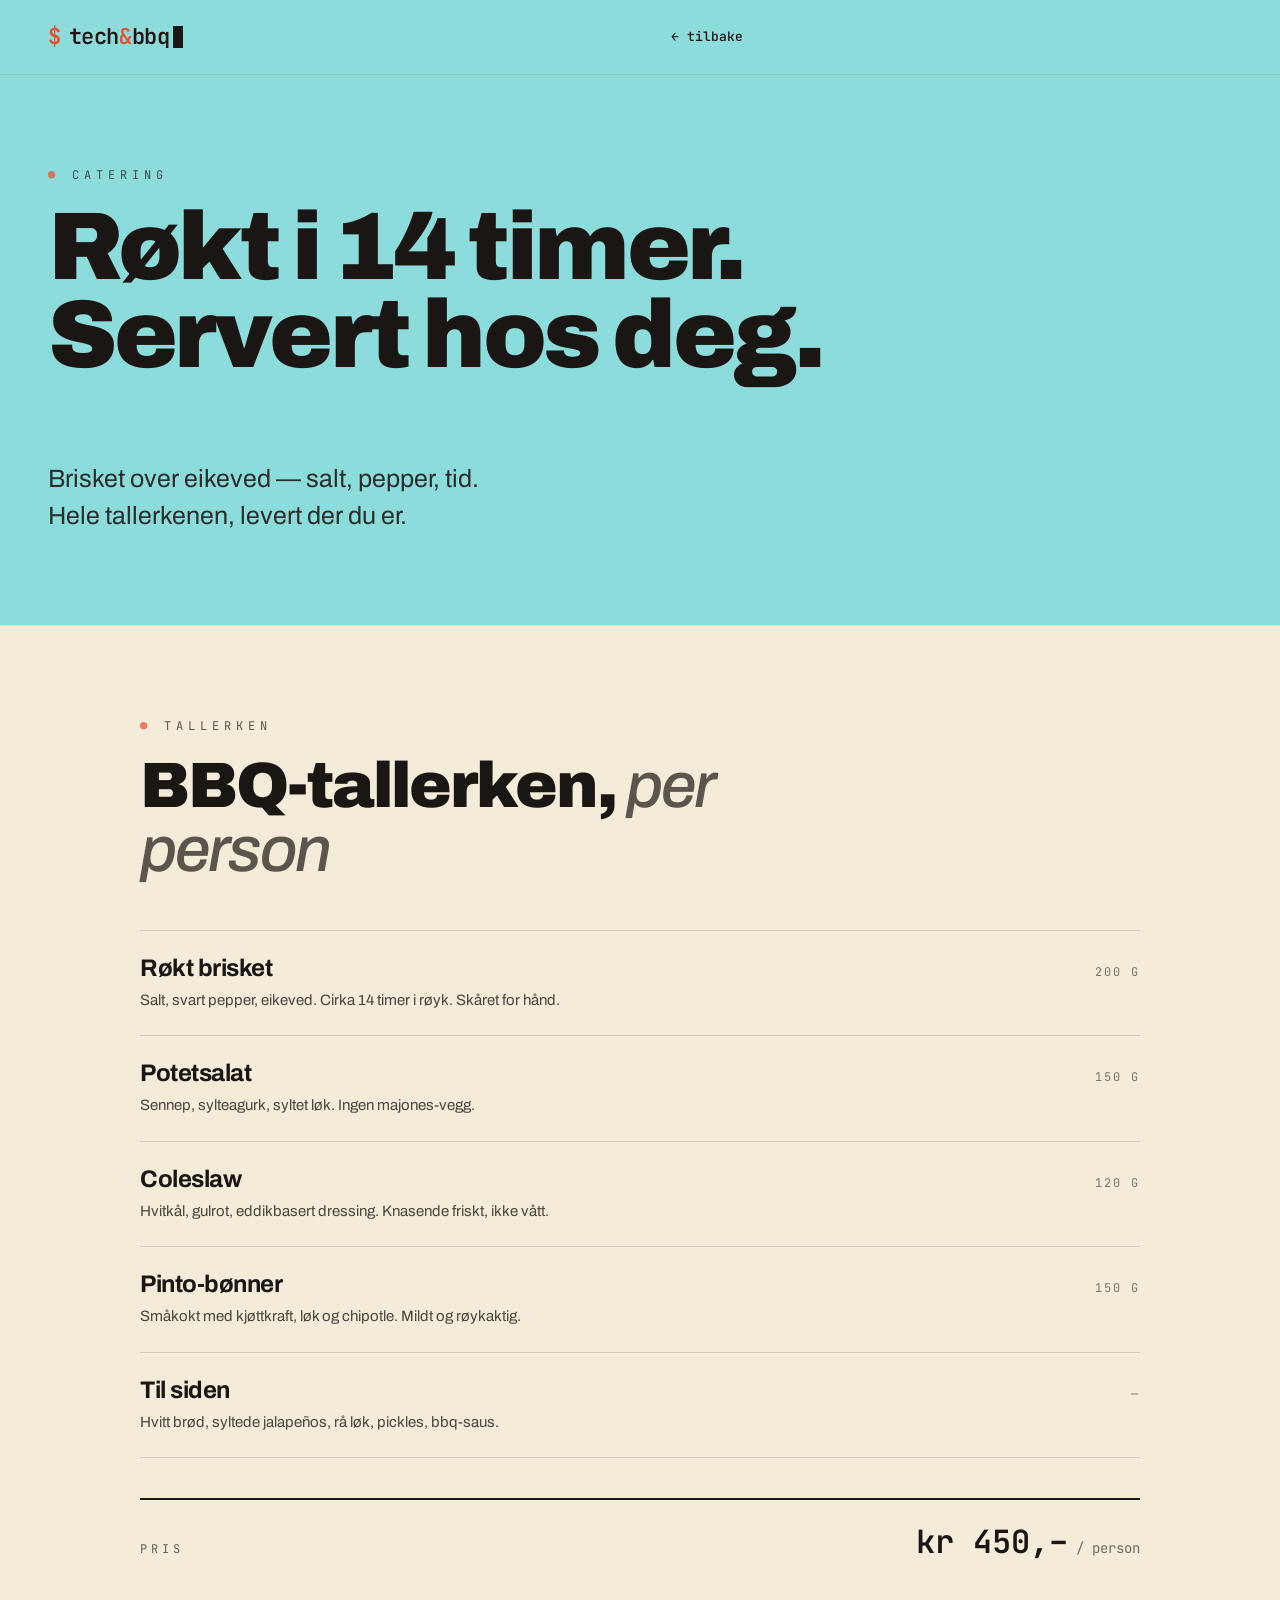
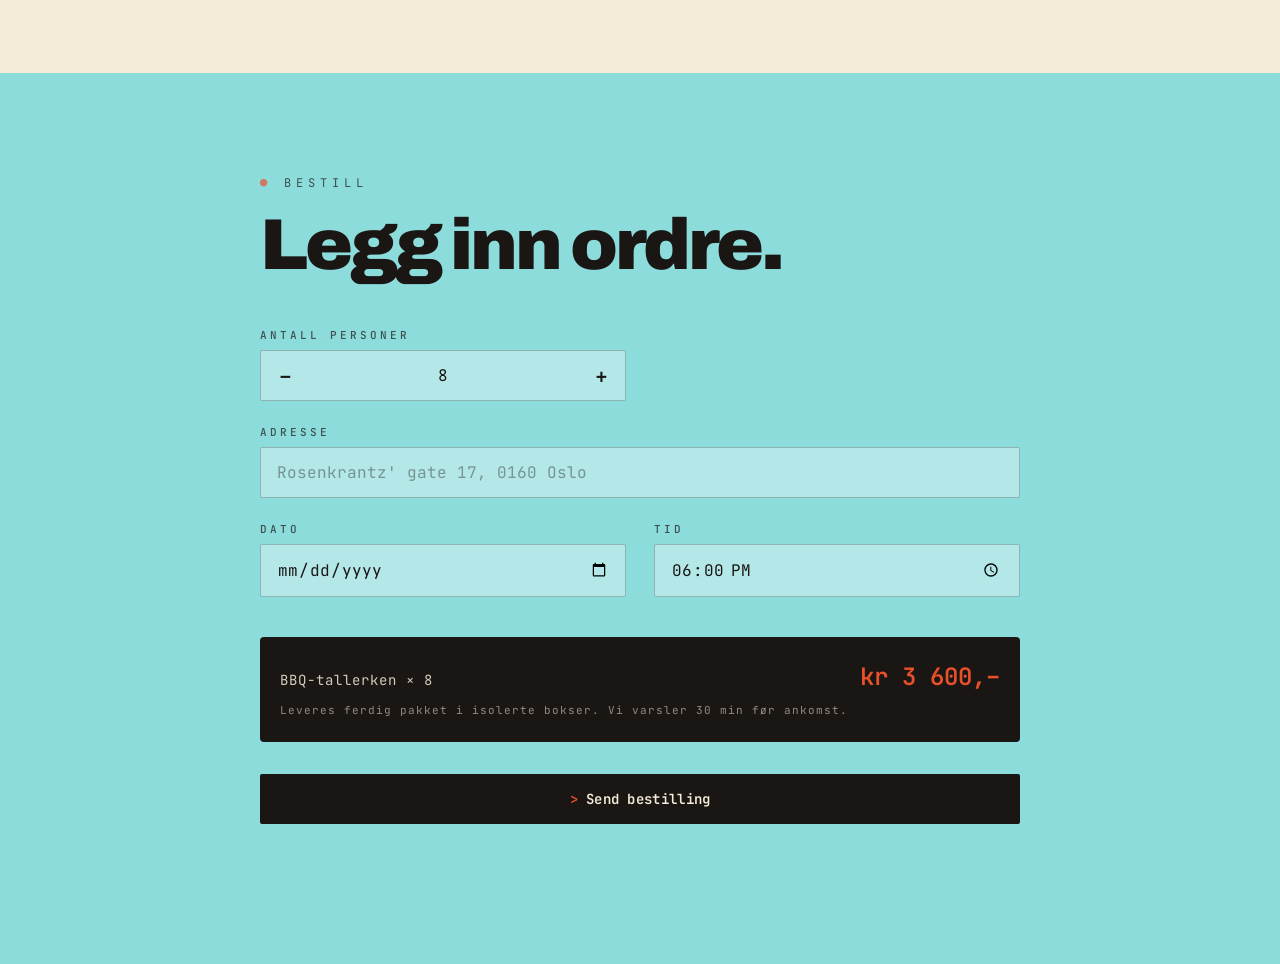
==== bbq/index.html @ 76d5e200 "Add /bbq/ catering order subpage Brisket-plate catering form with quantity stepper, address, date, t" ====
<!doctype html>
<html lang="no">
<head>
<meta charset="utf-8" />
<title>BBQ — Tech&amp;BBQ</title>
<meta name="viewport" content="width=device-width, initial-scale=1" />
<link rel="preconnect" href="https://fonts.googleapis.com">
<link rel="preconnect" href="https://fonts.gstatic.com" crossorigin>
<link href="https://fonts.googleapis.com/css2?family=Archivo:wght@400;500;600;700;800;900&family=JetBrains+Mono:wght@400;500;600;700&display=swap" rel="stylesheet">
<link rel="stylesheet" href="../styles.css">
</head>
<body>

<nav class="nav">
  <a class="logo" href="/techbbq/" aria-label="Tech og BBQ — hjem">
    <span class="logo-prompt">$</span>tech<span class="logo-amp">&amp;</span>bbq<span class="logo-cursor" aria-hidden="true"></span>
  </a>
  <div class="nav-links mono">
    <a href="/techbbq/">← tilbake</a>
  </div>
  <div class="nav-spacer"></div>
</nav>

<main>
  <section class="hero bbq-hero">
    <div class="mono eyebrow"><span class="ember">●</span> CATERING</div>
    <h1 class="hero-headline fade-up">
      Røkt i 14 timer.<br>
      Servert hos deg.
    </h1>

    <div class="hero-body fade-up">
      <p class="hero-lede">
        Brisket over eikeved — salt, pepper, tid.<br>
        Hele tallerkenen, levert der du er.
      </p>
    </div>
  </section>

  <section class="menu">
    <div class="menu-inner">
      <div class="mono eyebrow"><span class="ember">●</span> TALLERKEN</div>
      <h2 class="menu-headline">
        BBQ-tallerken, <em>per person</em>
      </h2>

      <ul class="menu-list">
        <li class="menu-row">
          <div class="menu-row-head">
            <span class="menu-row-title">Røkt brisket</span>
            <span class="menu-row-weight mono">200 G</span>
          </div>
          <p class="menu-row-copy">Salt, svart pepper, eikeved. Cirka 14 timer i røyk. Skåret for hånd.</p>
        </li>
        <li class="menu-row">
          <div class="menu-row-head">
            <span class="menu-row-title">Potetsalat</span>
            <span class="menu-row-weight mono">150 G</span>
          </div>
          <p class="menu-row-copy">Sennep, sylteagurk, syltet løk. Ingen majones-vegg.</p>
        </li>
        <li class="menu-row">
          <div class="menu-row-head">
            <span class="menu-row-title">Coleslaw</span>
            <span class="menu-row-weight mono">120 G</span>
          </div>
          <p class="menu-row-copy">Hvitkål, gulrot, eddikbasert dressing. Knasende friskt, ikke vått.</p>
        </li>
        <li class="menu-row">
          <div class="menu-row-head">
            <span class="menu-row-title">Pinto-bønner</span>
            <span class="menu-row-weight mono">150 G</span>
          </div>
          <p class="menu-row-copy">Småkokt med kjøttkraft, løk og chipotle. Mildt og røykaktig.</p>
        </li>
        <li class="menu-row">
          <div class="menu-row-head">
            <span class="menu-row-title">Til siden</span>
            <span class="menu-row-weight mono">—</span>
          </div>
          <p class="menu-row-copy">Hvitt brød, syltede jalapeños, rå løk, pickles, bbq-saus.</p>
        </li>
      </ul>

      <div class="price-row mono">
        <span class="price-label">PRIS</span>
        <span class="price-value">kr 450,–<span class="price-per"> / person</span></span>
      </div>
    </div>
  </section>

  <section class="order">
    <div class="order-inner">
      <div class="mono eyebrow"><span class="ember">●</span> BESTILL</div>
      <h2 class="order-headline">Legg inn ordre.</h2>

      <form id="order-form" class="order-form" novalidate>
        <div class="field field-people">
          <label class="mono field-label" for="people">ANTALL PERSONER</label>
          <div class="stepper">
            <button type="button" class="stepper-btn" data-step="-1" aria-label="Reduser">−</button>
            <input id="people" name="people" type="number" min="1" max="500" value="8" inputmode="numeric" required>
            <button type="button" class="stepper-btn" data-step="1" aria-label="Øk">+</button>
          </div>
        </div>

        <div class="field field-address">
          <label class="mono field-label" for="address">ADRESSE</label>
          <input id="address" name="address" type="text" placeholder="Rosenkrantz' gate 17, 0160 Oslo" required>
        </div>

        <div class="field field-date">
          <label class="mono field-label" for="date">DATO</label>
          <input id="date" name="date" type="date" required>
        </div>

        <div class="field field-time">
          <label class="mono field-label" for="time">TID</label>
          <input id="time" name="time" type="time" value="18:00" required>
        </div>

        <div class="summary" aria-live="polite">
          <div class="summary-row">
            <span class="mono summary-label">BBQ-tallerken × <span id="sum-people">8</span></span>
            <span class="mono summary-value" id="sum-total">kr 3 600,–</span>
          </div>
          <div class="summary-note mono">Leveres ferdig pakket i isolerte bokser. Vi varsler 30 min før ankomst.</div>
        </div>

        <button type="submit" class="cta mono order-cta">
          <span class="cta-arrow">&gt;</span> Send bestilling
        </button>

        <p class="form-hint mono" id="form-hint" hidden>
          Fyll inn alle feltene før du sender.
        </p>
      </form>
    </div>
  </section>
</main>

<script src="order.js"></script>
</body>
</html>
---- styles.css ----
:root {
  --seafoam: #8DDCDC;
  --ink: #1A1614;
  --ember: #E8502B;
  --cream: #F4ECD8;
}

* { box-sizing: border-box; }

html, body {
  margin: 0;
  padding: 0;
  background: var(--seafoam);
  color: var(--ink);
  font-family: 'Archivo', -apple-system, sans-serif;
  -webkit-font-smoothing: antialiased;
  text-rendering: optimizeLegibility;
}

a { color: inherit; text-decoration: none; }

.mono { font-family: 'JetBrains Mono', 'Courier New', monospace; }

::selection { background: var(--ember); color: var(--cream); }

@keyframes tb-blink { 50% { opacity: 0; } }
@keyframes tb-fade-up {
  from { opacity: 0; transform: translateY(14px); }
  to   { opacity: 1; transform: translateY(0); }
}
.fade-up { animation: tb-fade-up 0.8s cubic-bezier(.2,.7,.2,1) both; }

/* ─── nav ─────────────────────────────────────────────── */
.nav {
  position: sticky;
  top: 0;
  z-index: 20;
  display: flex;
  align-items: center;
  justify-content: space-between;
  padding: 22px 48px;
  background: var(--seafoam);
  border-bottom: 1px solid rgba(26,22,20,0.08);
}

.logo {
  font-family: 'JetBrains Mono', 'Courier New', monospace;
  font-size: 22px;
  font-weight: 600;
  letter-spacing: -0.4px;
  line-height: 1;
  display: inline-flex;
  align-items: center;
  white-space: nowrap;
  color: var(--ink);
}
.logo-prompt { color: var(--ember); margin-right: 8px; }
.logo-amp { color: var(--ember); }
.logo-cursor {
  display: inline-block;
  width: 9.9px;
  height: 22px;
  background: var(--ink);
  margin-left: 4px;
  animation: tb-blink 1.1s steps(1) infinite;
}

.nav-links {
  display: flex;
  gap: 32px;
  font-size: 13px;
  font-weight: 500;
}
.nav-links a {
  position: relative;
  padding: 6px 0;
  border-bottom: 1px dashed transparent;
  transition: border-color 0.15s;
}
.nav-links a:hover { border-bottom-color: var(--ink); }
.nav-spacer { width: 1px; }

/* ─── hero ────────────────────────────────────────────── */
.hero {
  padding: 90px 48px 140px;
  max-width: 1400px;
  margin: 0 auto;
  position: relative;
}
.hero-headline {
  font-family: 'Archivo', sans-serif;
  font-weight: 900;
  line-height: 0.92;
  letter-spacing: -4px;
  margin: 0;
  max-width: 1280px;
  text-wrap: balance;
  font-size: 114px;
}

.hero-body {
  margin-top: 80px;
  max-width: 520px;
  display: flex;
  flex-direction: column;
  align-items: flex-start;
}
.hero-lede {
  line-height: 1.5;
  margin: 0;
  opacity: 0.88;
  text-wrap: pretty;
  font-size: 25px;
}

.cta {
  display: inline-flex;
  align-items: center;
  gap: 8px;
  margin-top: 28px;
  font-size: 13px;
  font-weight: 600;
  padding: 12px 18px;
  background: var(--ink);
  color: var(--cream);
  border-radius: 2px;
  letter-spacing: 0.3px;
}
.cta-arrow { color: var(--ember); }

/* ─── bbq page: shared bits ───────────────────────────── */
.eyebrow {
  font-size: 12px;
  letter-spacing: 5px;
  margin-bottom: 20px;
  opacity: 0.7;
  display: inline-block;
}
.ember { color: var(--ember); }

.bbq-hero { padding-bottom: 90px; }
.bbq-hero .hero-headline { font-size: 96px; letter-spacing: -3.5px; }

/* ─── menu section ────────────────────────────────────── */
.menu {
  background: var(--cream);
  padding: 90px 48px;
  border-top: 1px solid rgba(26,22,20,0.08);
}
.menu-inner { max-width: 1000px; margin: 0 auto; }

.menu-headline {
  font-family: 'Archivo', sans-serif;
  font-size: clamp(36px, 5vw, 64px);
  font-weight: 900;
  letter-spacing: -2px;
  line-height: 1;
  margin: 0 0 48px;
  max-width: 700px;
}
.menu-headline em { font-weight: 500; font-style: italic; opacity: 0.7; }

.menu-list {
  list-style: none;
  padding: 0;
  margin: 0;
  border-top: 1px solid rgba(26,22,20,0.15);
}
.menu-row {
  padding: 24px 0;
  border-bottom: 1px solid rgba(26,22,20,0.15);
}
.menu-row-head {
  display: flex;
  justify-content: space-between;
  align-items: baseline;
  gap: 24px;
}
.menu-row-title { font-size: 24px; font-weight: 700; letter-spacing: -0.5px; }
.menu-row-weight { font-size: 12px; letter-spacing: 2px; opacity: 0.55; white-space: nowrap; }
.menu-row-copy {
  margin: 8px 0 0;
  font-size: 15px;
  line-height: 1.5;
  opacity: 0.78;
  max-width: 640px;
}

.price-row {
  margin-top: 40px;
  display: flex;
  align-items: baseline;
  justify-content: space-between;
  padding: 20px 0;
  border-top: 2px solid var(--ink);
}
.price-label { font-size: 12px; letter-spacing: 4px; opacity: 0.65; }
.price-value { font-size: 32px; font-weight: 600; }
.price-per { font-size: 14px; opacity: 0.6; letter-spacing: 0; font-weight: 400; }

/* ─── order section ───────────────────────────────────── */
.order { padding: 100px 48px 140px; }
.order-inner { max-width: 760px; margin: 0 auto; }

.order-headline {
  font-family: 'Archivo', sans-serif;
  font-size: clamp(40px, 6vw, 72px);
  font-weight: 900;
  letter-spacing: -3px;
  line-height: 0.95;
  margin: 0 0 48px;
}

.order-form {
  display: grid;
  grid-template-columns: 1fr 1fr;
  gap: 24px 28px;
}
.field { display: flex; flex-direction: column; gap: 8px; }
.field-address { grid-column: 1 / -1; }

.field-label {
  font-size: 11px;
  letter-spacing: 3px;
  opacity: 0.7;
  font-weight: 500;
}

.field input {
  font-family: 'JetBrains Mono', monospace;
  font-size: 16px;
  padding: 14px 16px;
  border: 1.5px solid rgba(26,22,20,0.25);
  background: rgba(255,255,255,0.35);
  color: var(--ink);
  border-radius: 2px;
  outline: none;
  transition: border-color 0.15s, background 0.15s;
  width: 100%;
}
.field input:focus {
  border-color: var(--ink);
  background: rgba(255,255,255,0.55);
}
.field input::placeholder { color: rgba(26,22,20,0.4); }

/* stepper */
.stepper {
  display: grid;
  grid-template-columns: 48px 1fr 48px;
  align-items: stretch;
  border: 1.5px solid rgba(26,22,20,0.25);
  border-radius: 2px;
  background: rgba(255,255,255,0.35);
  overflow: hidden;
}
.stepper:focus-within { border-color: var(--ink); background: rgba(255,255,255,0.55); }
.stepper-btn {
  border: 0;
  background: transparent;
  font: inherit;
  font-size: 20px;
  font-weight: 700;
  color: var(--ink);
  cursor: pointer;
  padding: 0;
  transition: background 0.15s;
}
.stepper-btn:hover { background: rgba(26,22,20,0.08); }
.stepper input {
  border: 0;
  background: transparent;
  text-align: center;
  padding: 14px 0;
  -moz-appearance: textfield;
  appearance: textfield;
}
.stepper input::-webkit-outer-spin-button,
.stepper input::-webkit-inner-spin-button {
  -webkit-appearance: none;
  margin: 0;
}

.summary {
  grid-column: 1 / -1;
  margin-top: 16px;
  padding: 24px 20px;
  background: var(--ink);
  color: var(--cream);
  border-radius: 4px;
}
.summary-row {
  display: flex;
  justify-content: space-between;
  align-items: baseline;
  gap: 16px;
}
.summary-label { font-size: 14px; letter-spacing: 1px; opacity: 0.85; }
.summary-value { font-size: 24px; font-weight: 600; color: var(--ember); }
.summary-note { margin-top: 10px; font-size: 11px; letter-spacing: 1px; opacity: 0.55; line-height: 1.5; }

.order-cta {
  grid-column: 1 / -1;
  justify-content: center;
  padding: 16px 20px;
  font-size: 14px;
  margin-top: 8px;
  cursor: pointer;
  border: 0;
}
.order-cta:hover { background: #25201D; }

.form-hint {
  grid-column: 1 / -1;
  margin: 0;
  font-size: 12px;
  color: var(--ember);
  letter-spacing: 1px;
}

/* ─── responsive ──────────────────────────────────────── */
@media (max-width: 1024px) {
  .hero-headline { font-size: 84px; letter-spacing: -3px; }
  .bbq-hero .hero-headline { font-size: 72px; letter-spacing: -2.5px; }
}

@media (max-width: 720px) {
  .nav { padding: 18px 22px; }
  .nav-links { gap: 18px; }
  .hero { padding: 60px 22px 90px; }
  .hero-headline { font-size: 54px; letter-spacing: -2px; }
  .hero-body { margin-top: 48px; }
  .bbq-hero .hero-headline { font-size: 48px; letter-spacing: -1.5px; }
  .menu, .order { padding-left: 22px; padding-right: 22px; }
  .order-form { grid-template-columns: 1fr; }
  .menu-row-title { font-size: 20px; }
  .price-value { font-size: 26px; }
}
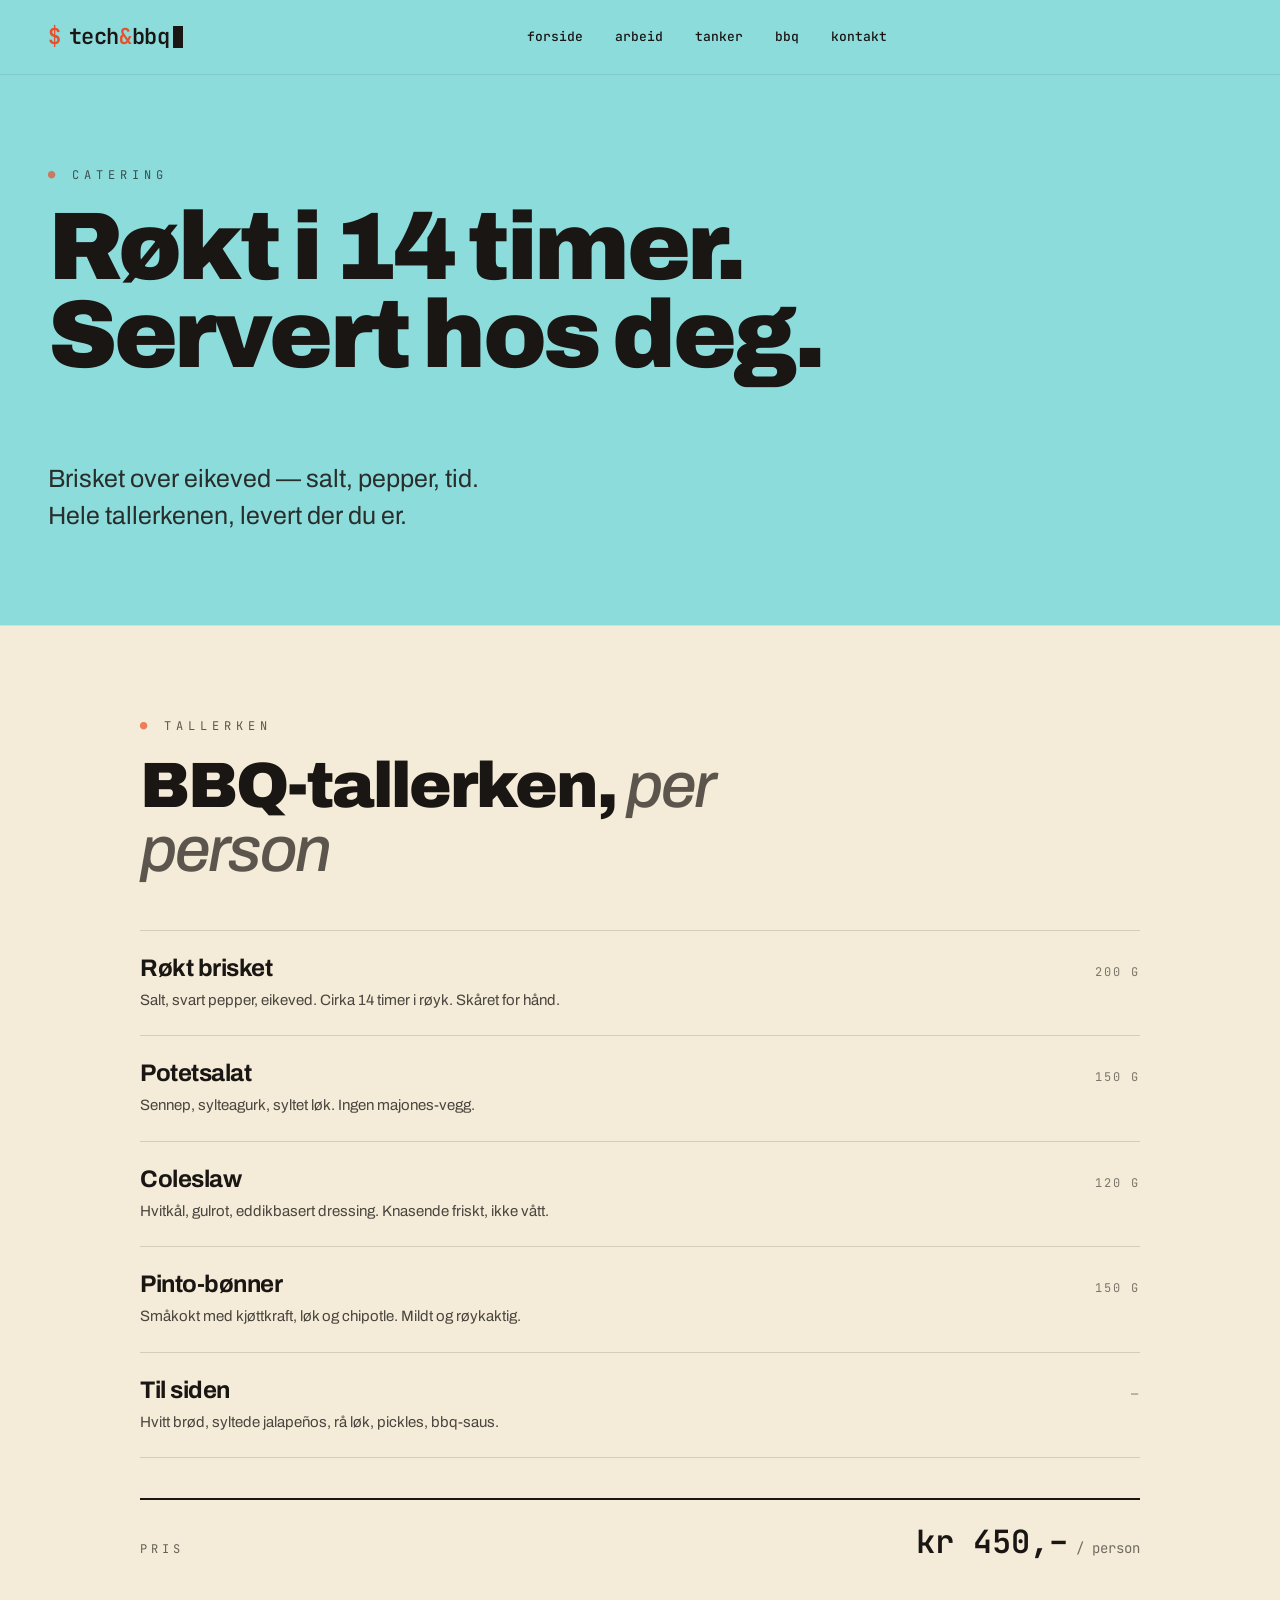
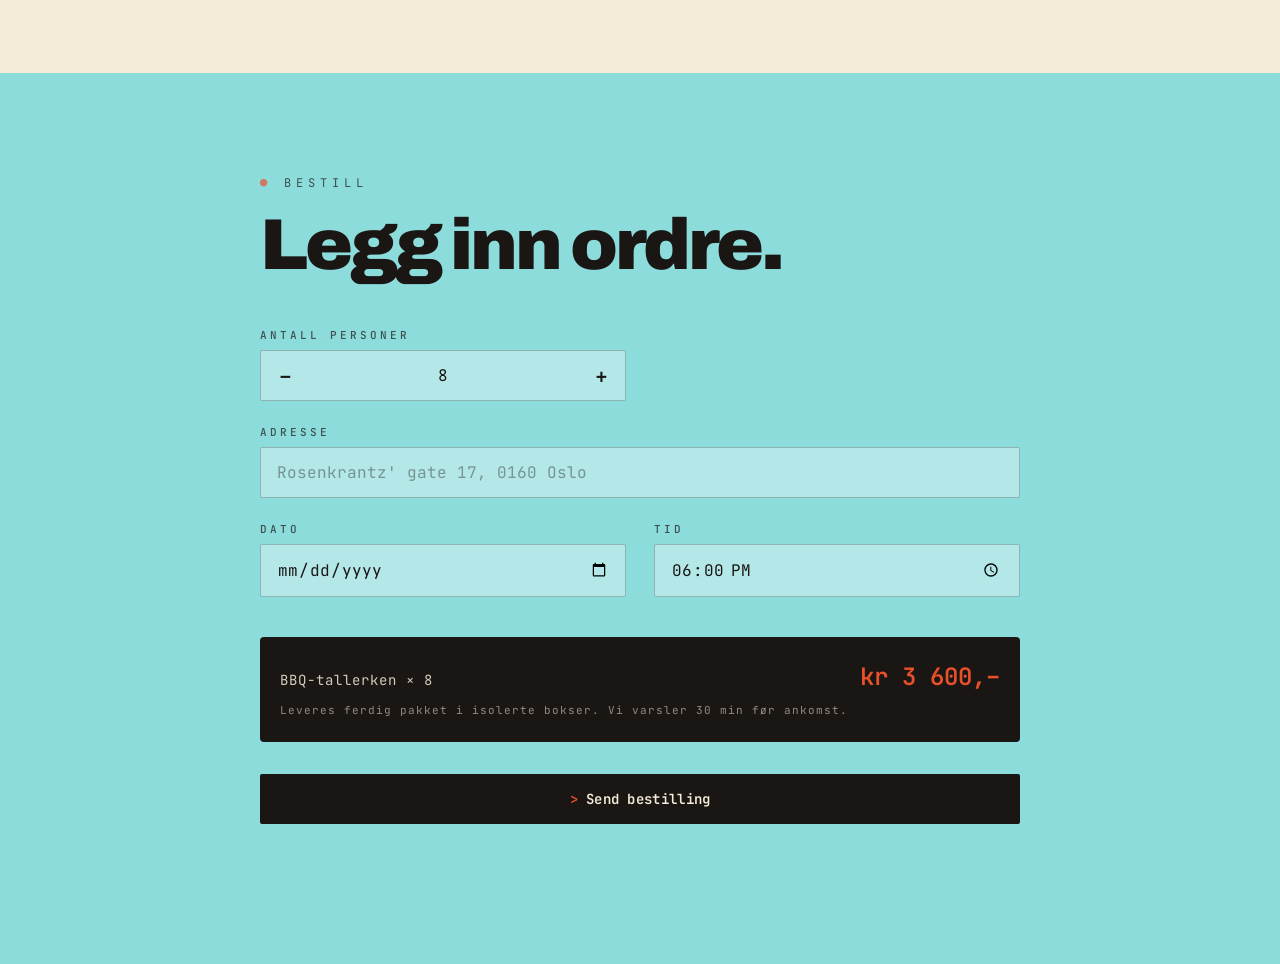
==== commit 8faac367: "Add mobile hamburger menu and responsive polish - Hamburger button at top-left on ≤720px screens; fu" ====
--- a/bbq/index.html
+++ b/bbq/index.html
@@ -12,11 +12,20 @@
 <body>
 
 <nav class="nav">
-  <a class="logo" href="/techbbq/" aria-label="Tech og BBQ — hjem">
+  <button class="nav-toggle" id="nav-toggle" aria-label="Åpne meny" aria-expanded="false" aria-controls="nav-menu">
+    <span class="nav-toggle-bar"></span>
+    <span class="nav-toggle-bar"></span>
+    <span class="nav-toggle-bar"></span>
+  </button>
+  <a class="logo" href="../" aria-label="Tech og BBQ — hjem">
     <span class="logo-prompt">$</span>tech<span class="logo-amp">&amp;</span>bbq<span class="logo-cursor" aria-hidden="true"></span>
   </a>
-  <div class="nav-links mono">
-    <a href="/techbbq/">← tilbake</a>
+  <div class="nav-links mono" id="nav-menu">
+    <a href="../">forside</a>
+    <a href="../#arbeid">arbeid</a>
+    <a href="../#tanker">tanker</a>
+    <a href="./">bbq</a>
+    <a href="../#kontakt">kontakt</a>
   </div>
   <div class="nav-spacer"></div>
 </nav>
@@ -139,6 +148,7 @@
   </section>
 </main>
 
+<script src="../nav.js"></script>
 <script src="order.js"></script>
 </body>
 </html>
--- a/styles.css
+++ b/styles.css
@@ -79,6 +79,37 @@
 }
 .nav-links a:hover { border-bottom-color: var(--ink); }
 .nav-spacer { width: 1px; }
+
+/* ─── hamburger toggle ────────────────────────────────── */
+.nav-toggle {
+  display: none;
+  width: 44px;
+  height: 44px;
+  padding: 0;
+  margin-right: 12px;
+  border: 0;
+  background: transparent;
+  color: var(--ink);
+  cursor: pointer;
+  position: relative;
+  z-index: 30;
+}
+.nav-toggle-bar {
+  position: absolute;
+  left: 10px;
+  right: 10px;
+  height: 2px;
+  background: currentColor;
+  border-radius: 2px;
+  transition: transform 0.25s cubic-bezier(.2,.7,.2,1), opacity 0.2s, top 0.25s;
+}
+.nav-toggle-bar:nth-child(1) { top: 14px; }
+.nav-toggle-bar:nth-child(2) { top: 21px; }
+.nav-toggle-bar:nth-child(3) { top: 28px; }
+
+body.nav-open .nav-toggle-bar:nth-child(1) { top: 21px; transform: rotate(45deg); }
+body.nav-open .nav-toggle-bar:nth-child(2) { opacity: 0; }
+body.nav-open .nav-toggle-bar:nth-child(3) { top: 21px; transform: rotate(-45deg); }
 
 /* ─── hero ────────────────────────────────────────────── */
 .hero {
@@ -325,14 +356,74 @@
 }
 
 @media (max-width: 720px) {
-  .nav { padding: 18px 22px; }
-  .nav-links { gap: 18px; }
-  .hero { padding: 60px 22px 90px; }
-  .hero-headline { font-size: 54px; letter-spacing: -2px; }
-  .hero-body { margin-top: 48px; }
-  .bbq-hero .hero-headline { font-size: 48px; letter-spacing: -1.5px; }
-  .menu, .order { padding-left: 22px; padding-right: 22px; }
-  .order-form { grid-template-columns: 1fr; }
-  .menu-row-title { font-size: 20px; }
-  .price-value { font-size: 26px; }
-}
+  .nav { padding: 14px 18px; }
+  .nav-toggle { display: block; }
+
+  .logo { font-size: 20px; }
+  .logo-cursor { width: 9px; height: 20px; }
+
+  /* overlay menu */
+  .nav-links {
+    position: fixed;
+    inset: 0;
+    z-index: 25;
+    flex-direction: column;
+    justify-content: center;
+    align-items: flex-start;
+    gap: 4px;
+    padding: 80px 28px 40px;
+    background: var(--seafoam);
+    font-size: 36px;
+    font-weight: 600;
+    letter-spacing: -0.5px;
+    opacity: 0;
+    visibility: hidden;
+    transform: translateY(-8px);
+    transition: opacity 0.25s, transform 0.25s cubic-bezier(.2,.7,.2,1), visibility 0s linear 0.25s;
+    overflow-y: auto;
+  }
+  .nav-links a {
+    padding: 14px 0;
+    border-bottom: 0;
+    width: 100%;
+  }
+  .nav-links a::before {
+    content: "--";
+    color: var(--ember);
+    margin-right: 12px;
+    opacity: 0.85;
+  }
+  .nav-links a:hover { border-bottom-color: transparent; }
+
+  body.nav-open { overflow: hidden; }
+  body.nav-open .nav-links {
+    opacity: 1;
+    visibility: visible;
+    transform: translateY(0);
+    transition: opacity 0.25s, transform 0.25s cubic-bezier(.2,.7,.2,1), visibility 0s;
+  }
+
+  /* hero + content padding */
+  .hero { padding: 48px 22px 80px; }
+  .hero-headline { font-size: 48px; letter-spacing: -1.5px; line-height: 0.95; }
+  .hero-body { margin-top: 40px; }
+  .hero-lede { font-size: 19px; }
+  .cta { font-size: 14px; padding: 14px 18px; }
+
+  .bbq-hero { padding-bottom: 60px; }
+  .bbq-hero .hero-headline { font-size: 44px; letter-spacing: -1.5px; }
+  .eyebrow { font-size: 11px; letter-spacing: 3px; margin-bottom: 14px; }
+
+  .menu, .order { padding: 60px 22px; }
+  .menu-headline { font-size: 32px; letter-spacing: -1px; margin-bottom: 28px; }
+  .menu-row { padding: 20px 0; }
+  .menu-row-title { font-size: 19px; }
+  .menu-row-copy { font-size: 14px; }
+  .price-row { margin-top: 28px; padding: 16px 0; }
+  .price-value { font-size: 24px; }
+
+  .order-headline { font-size: 36px; letter-spacing: -1.5px; margin-bottom: 32px; }
+  .order-form { grid-template-columns: 1fr; gap: 20px; }
+  .summary-value { font-size: 20px; }
+  .summary-label { font-size: 13px; }
+}
